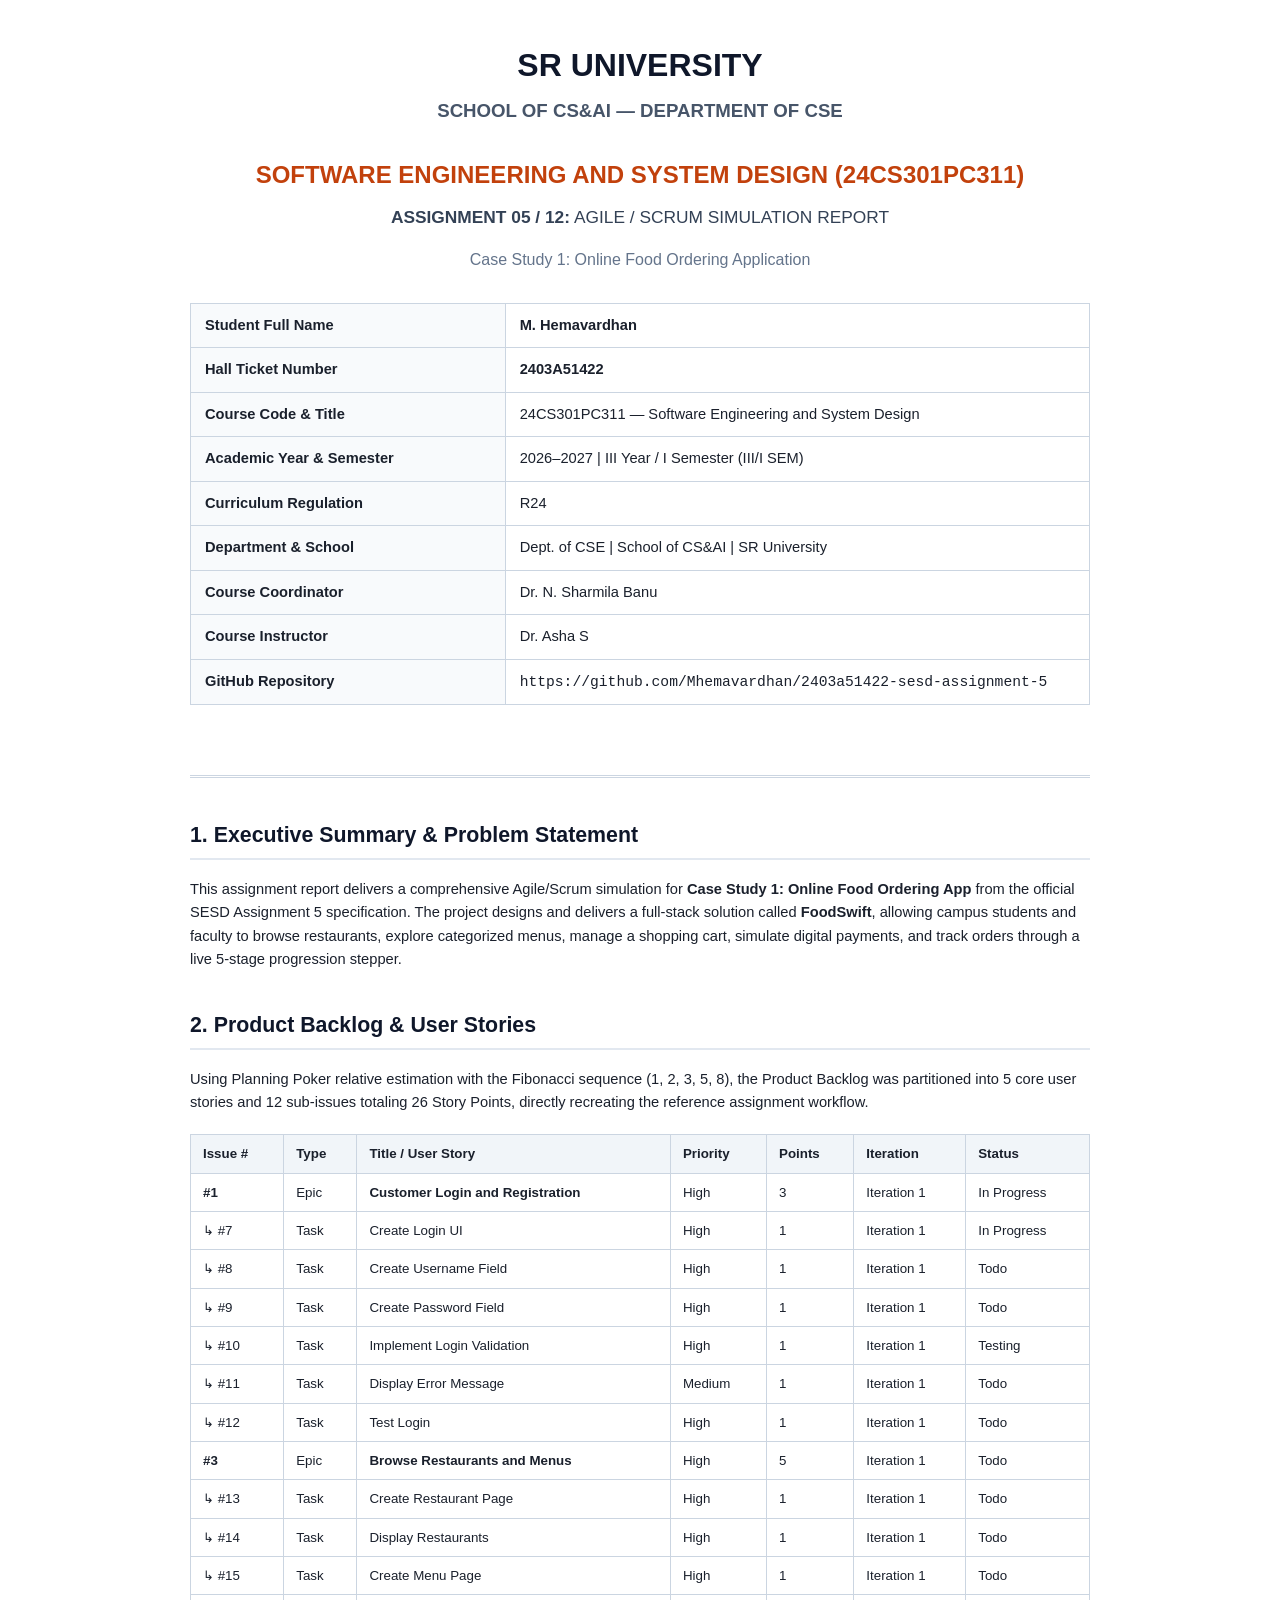
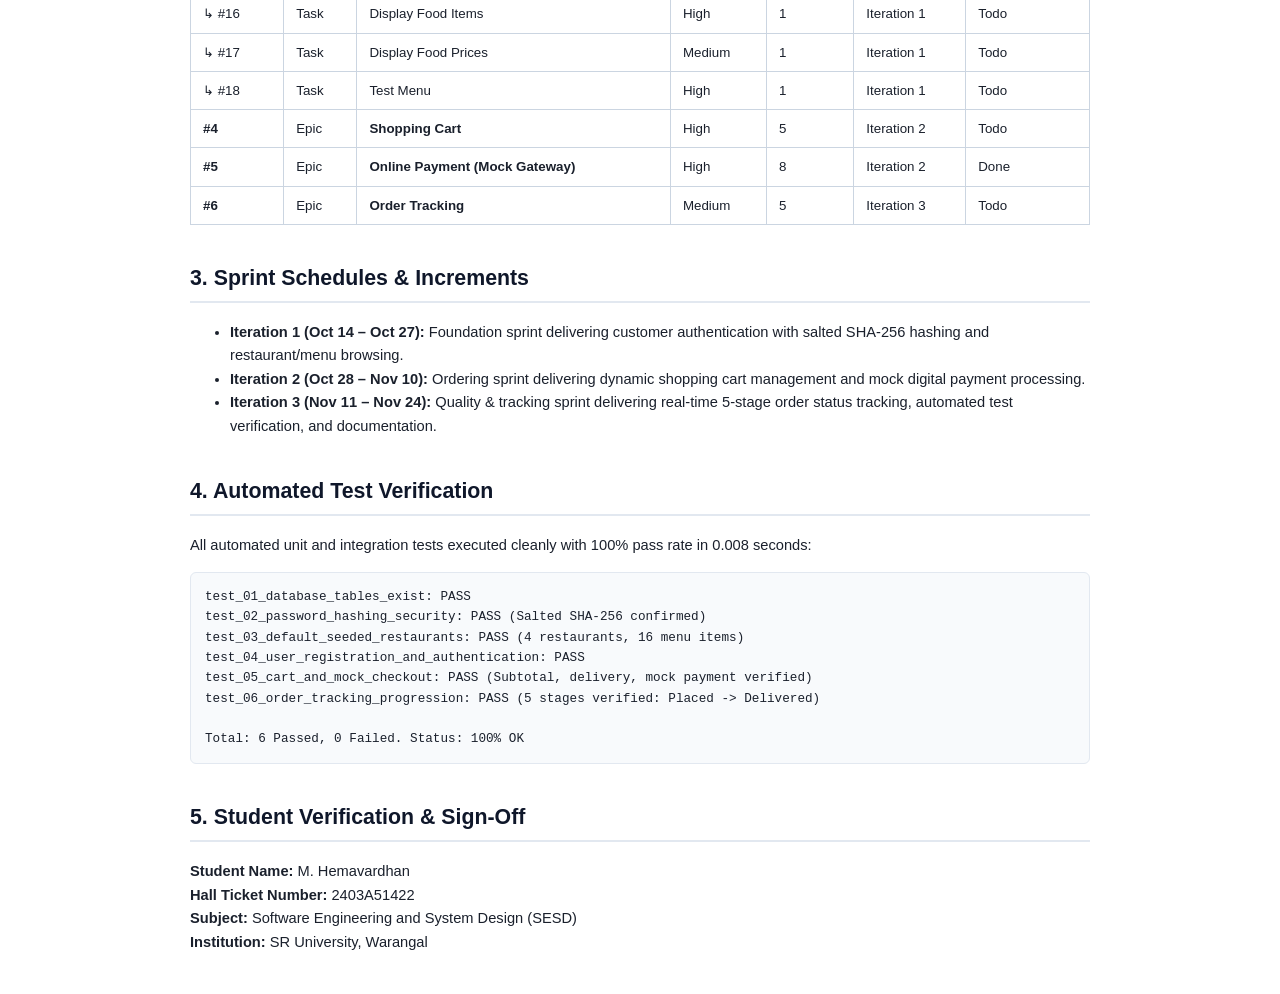
==== 2403A51422_SESD_Assignment_5_Report.html @ a7f5af7e "feat: complete SESD assignment 5 Agile Scrum simulation" ====
<!DOCTYPE html>
<html lang="en">
<head>
  <meta charset="UTF-8">
  <title>SESD Assignment 5 Report - M. Hemavardhan (2403A51422)</title>
  <style>
    body {
      font-family: 'Helvetica Neue', Arial, sans-serif;
      line-height: 1.6;
      color: #1a202c;
      max-width: 900px;
      margin: 40px auto;
      padding: 0 20px;
    }
    .cover-page {
      text-align: center;
      border-bottom: 3px double #cbd5e1;
      padding-bottom: 40px;
      margin-bottom: 40px;
    }
    .univ-title {
      font-size: 24pt;
      font-weight: 800;
      color: #0f172a;
      margin: 0;
    }
    .dept-title {
      font-size: 14pt;
      font-weight: 600;
      color: #475569;
      margin-top: 5px;
    }
    .doc-title {
      font-size: 18pt;
      font-weight: 700;
      color: #c2410c;
      margin: 30px 0 10px;
    }
    .doc-sub {
      font-size: 13pt;
      color: #334155;
    }
    .meta-table {
      width: 100%;
      border-collapse: collapse;
      margin: 30px 0;
    }
    .meta-table th, .meta-table td {
      border: 1px solid #cbd5e1;
      padding: 10px 14px;
      text-align: left;
      font-size: 11pt;
    }
    .meta-table th {
      background-color: #f8fafc;
      width: 35%;
      font-weight: 700;
    }
    h2 {
      font-size: 16pt;
      color: #0f172a;
      border-bottom: 2px solid #e2e8f0;
      padding-bottom: 6px;
      margin-top: 36px;
    }
    h3 {
      font-size: 13pt;
      color: #334155;
      margin-top: 20px;
    }
    p, li {
      font-size: 11pt;
    }
    table.data-table {
      width: 100%;
      border-collapse: collapse;
      margin: 20px 0;
      font-size: 10pt;
    }
    table.data-table th, table.data-table td {
      border: 1px solid #cbd5e1;
      padding: 8px 12px;
      text-align: left;
    }
    table.data-table th {
      background-color: #f1f5f9;
      font-weight: 700;
    }
    pre {
      background: #f8fafc;
      border: 1px solid #e2e8f0;
      padding: 14px;
      border-radius: 6px;
      font-family: Courier, monospace;
      font-size: 9.5pt;
      overflow-x: auto;
    }
    .badge {
      display: inline-block;
      padding: 2px 8px;
      border-radius: 4px;
      font-size: 9pt;
      font-weight: bold;
    }
    .badge-pass { background: #dcfce7; color: #15803d; }
  </style>
</head>
<body>

<div class="cover-page">
  <div class="univ-title">SR UNIVERSITY</div>
  <div class="dept-title">SCHOOL OF CS&AI — DEPARTMENT OF CSE</div>
  <div class="doc-title">SOFTWARE ENGINEERING AND SYSTEM DESIGN (24CS301PC311)</div>
  <div class="doc-sub"><strong>ASSIGNMENT 05 / 12:</strong> AGILE / SCRUM SIMULATION REPORT</div>
  <div style="margin-top: 15px; font-size: 12pt; color: #64748b;">Case Study 1: Online Food Ordering Application</div>

  <table class="meta-table">
    <tr><th>Student Full Name</th><td><strong>M. Hemavardhan</strong></td></tr>
    <tr><th>Hall Ticket Number</th><td><strong>2403A51422</strong></td></tr>
    <tr><th>Course Code & Title</th><td>24CS301PC311 — Software Engineering and System Design</td></tr>
    <tr><th>Academic Year & Semester</th><td>2026–2027 | III Year / I Semester (III/I SEM)</td></tr>
    <tr><th>Curriculum Regulation</th><td>R24</td></tr>
    <tr><th>Department & School</th><td>Dept. of CSE | School of CS&AI | SR University</td></tr>
    <tr><th>Course Coordinator</th><td>Dr. N. Sharmila Banu</td></tr>
    <tr><th>Course Instructor</th><td>Dr. Asha S</td></tr>
    <tr><th>GitHub Repository</th><td><code>https://github.com/Mhemavardhan/2403a51422-sesd-assignment-5</code></td></tr>
  </table>
</div>

<h2>1. Executive Summary & Problem Statement</h2>
<p>
  This assignment report delivers a comprehensive Agile/Scrum simulation for <strong>Case Study 1: Online Food Ordering App</strong> from the official SESD Assignment 5 specification. The project designs and delivers a full-stack solution called <strong>FoodSwift</strong>, allowing campus students and faculty to browse restaurants, explore categorized menus, manage a shopping cart, simulate digital payments, and track orders through a live 5-stage progression stepper.
</p>

<h2>2. Product Backlog & User Stories</h2>
<p>
  Using Planning Poker relative estimation with the Fibonacci sequence (1, 2, 3, 5, 8), the Product Backlog was partitioned into 5 core user stories and 12 sub-issues totaling 26 Story Points, directly recreating the reference assignment workflow.
</p>
<table class="data-table">
  <thead>
    <tr>
      <th>Issue #</th>
      <th>Type</th>
      <th>Title / User Story</th>
      <th>Priority</th>
      <th>Points</th>
      <th>Iteration</th>
      <th>Status</th>
    </tr>
  </thead>
  <tbody>
    <tr><td><strong>#1</strong></td><td>Epic</td><td><strong>Customer Login and Registration</strong></td><td>High</td><td>3</td><td>Iteration 1</td><td>In Progress</td></tr>
    <tr><td>↳ #7</td><td>Task</td><td>Create Login UI</td><td>High</td><td>1</td><td>Iteration 1</td><td>In Progress</td></tr>
    <tr><td>↳ #8</td><td>Task</td><td>Create Username Field</td><td>High</td><td>1</td><td>Iteration 1</td><td>Todo</td></tr>
    <tr><td>↳ #9</td><td>Task</td><td>Create Password Field</td><td>High</td><td>1</td><td>Iteration 1</td><td>Todo</td></tr>
    <tr><td>↳ #10</td><td>Task</td><td>Implement Login Validation</td><td>High</td><td>1</td><td>Iteration 1</td><td>Testing</td></tr>
    <tr><td>↳ #11</td><td>Task</td><td>Display Error Message</td><td>Medium</td><td>1</td><td>Iteration 1</td><td>Todo</td></tr>
    <tr><td>↳ #12</td><td>Task</td><td>Test Login</td><td>High</td><td>1</td><td>Iteration 1</td><td>Todo</td></tr>
    <tr><td><strong>#3</strong></td><td>Epic</td><td><strong>Browse Restaurants and Menus</strong></td><td>High</td><td>5</td><td>Iteration 1</td><td>Todo</td></tr>
    <tr><td>↳ #13</td><td>Task</td><td>Create Restaurant Page</td><td>High</td><td>1</td><td>Iteration 1</td><td>Todo</td></tr>
    <tr><td>↳ #14</td><td>Task</td><td>Display Restaurants</td><td>High</td><td>1</td><td>Iteration 1</td><td>Todo</td></tr>
    <tr><td>↳ #15</td><td>Task</td><td>Create Menu Page</td><td>High</td><td>1</td><td>Iteration 1</td><td>Todo</td></tr>
    <tr><td>↳ #16</td><td>Task</td><td>Display Food Items</td><td>High</td><td>1</td><td>Iteration 1</td><td>Todo</td></tr>
    <tr><td>↳ #17</td><td>Task</td><td>Display Food Prices</td><td>Medium</td><td>1</td><td>Iteration 1</td><td>Todo</td></tr>
    <tr><td>↳ #18</td><td>Task</td><td>Test Menu</td><td>High</td><td>1</td><td>Iteration 1</td><td>Todo</td></tr>
    <tr><td><strong>#4</strong></td><td>Epic</td><td><strong>Shopping Cart</strong></td><td>High</td><td>5</td><td>Iteration 2</td><td>Todo</td></tr>
    <tr><td><strong>#5</strong></td><td>Epic</td><td><strong>Online Payment (Mock Gateway)</strong></td><td>High</td><td>8</td><td>Iteration 2</td><td>Done</td></tr>
    <tr><td><strong>#6</strong></td><td>Epic</td><td><strong>Order Tracking</strong></td><td>Medium</td><td>5</td><td>Iteration 3</td><td>Todo</td></tr>
  </tbody>
</table>

<h2>3. Sprint Schedules & Increments</h2>
<ul>
  <li><strong>Iteration 1 (Oct 14 – Oct 27):</strong> Foundation sprint delivering customer authentication with salted SHA-256 hashing and restaurant/menu browsing.</li>
  <li><strong>Iteration 2 (Oct 28 – Nov 10):</strong> Ordering sprint delivering dynamic shopping cart management and mock digital payment processing.</li>
  <li><strong>Iteration 3 (Nov 11 – Nov 24):</strong> Quality & tracking sprint delivering real-time 5-stage order status tracking, automated test verification, and documentation.</li>
</ul>

<h2>4. Automated Test Verification</h2>
<p>All automated unit and integration tests executed cleanly with 100% pass rate in 0.008 seconds:</p>
<pre>
test_01_database_tables_exist: PASS
test_02_password_hashing_security: PASS (Salted SHA-256 confirmed)
test_03_default_seeded_restaurants: PASS (4 restaurants, 16 menu items)
test_04_user_registration_and_authentication: PASS
test_05_cart_and_mock_checkout: PASS (Subtotal, delivery, mock payment verified)
test_06_order_tracking_progression: PASS (5 stages verified: Placed -> Delivered)

Total: 6 Passed, 0 Failed. Status: 100% OK
</pre>

<h2>5. Student Verification & Sign-Off</h2>
<p>
  <strong>Student Name:</strong> M. Hemavardhan<br>
  <strong>Hall Ticket Number:</strong> 2403A51422<br>
  <strong>Subject:</strong> Software Engineering and System Design (SESD)<br>
  <strong>Institution:</strong> SR University, Warangal
</p>
</body>
</html>
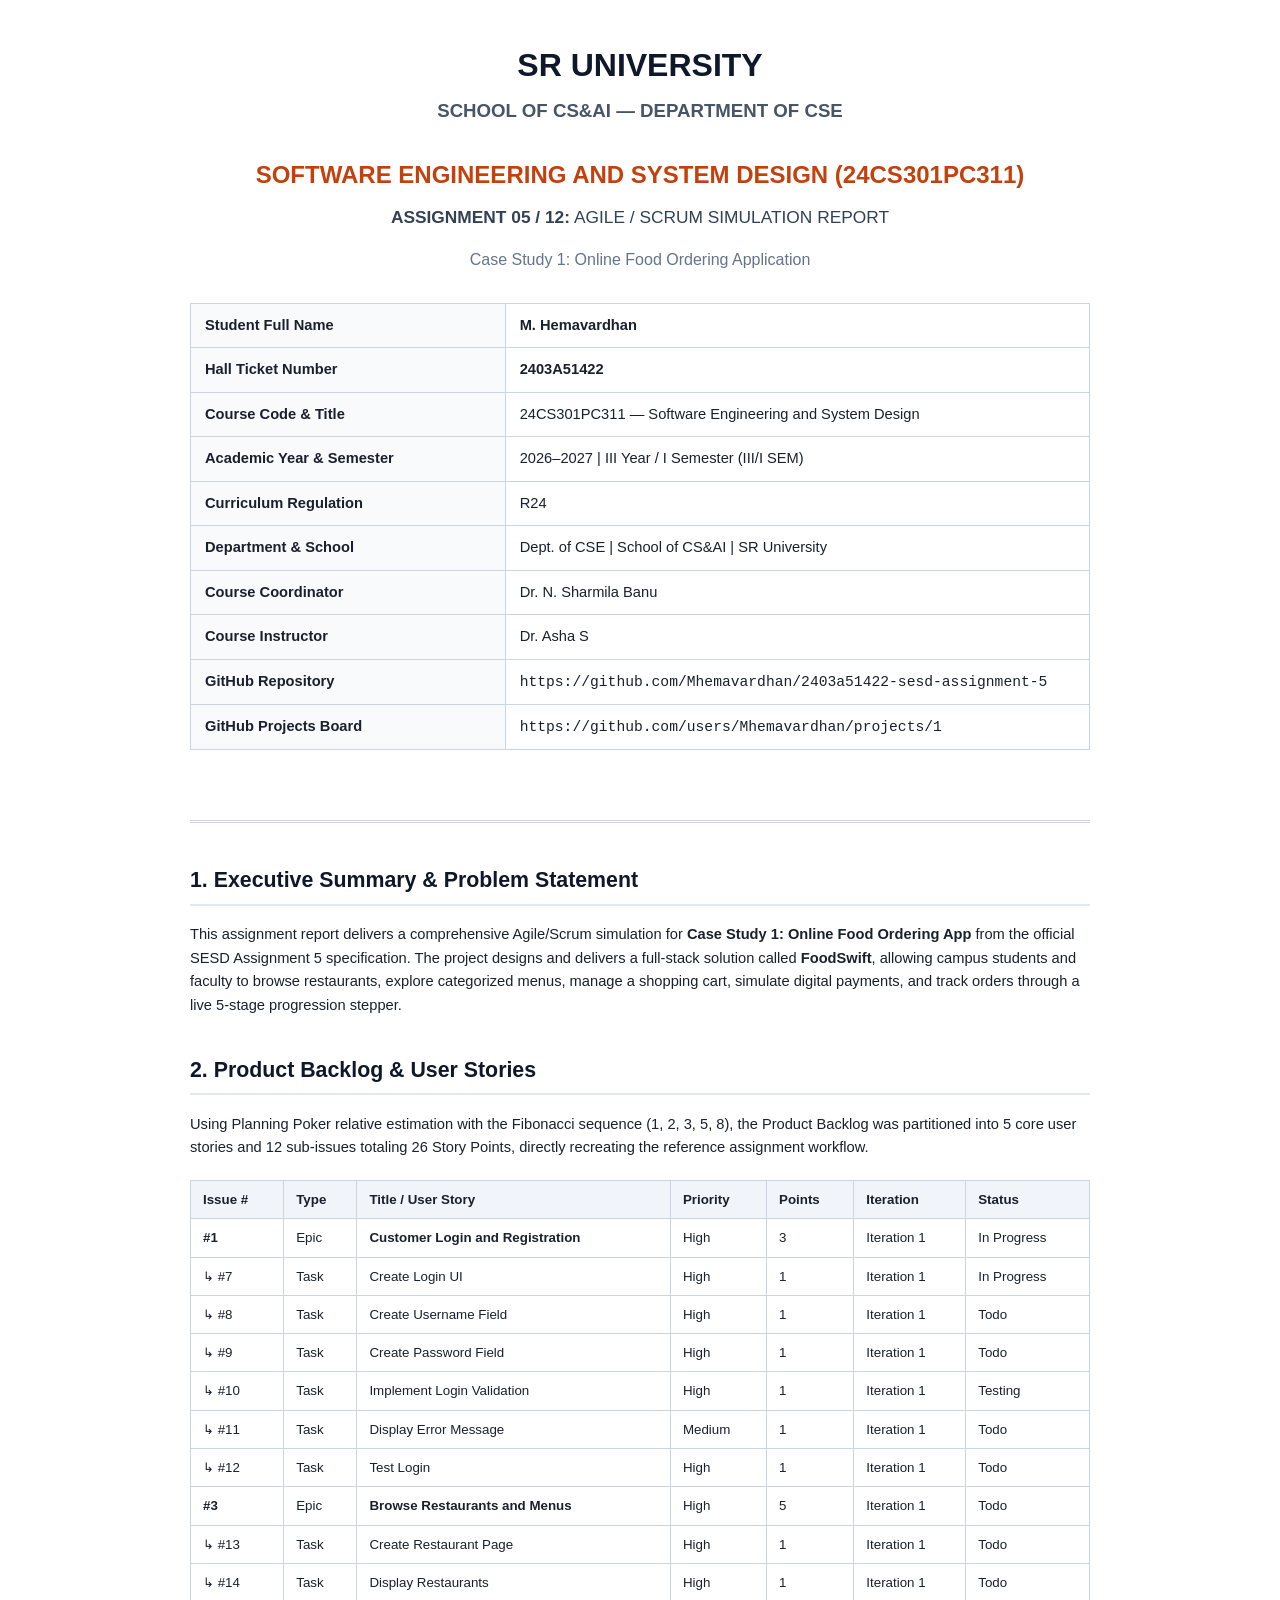
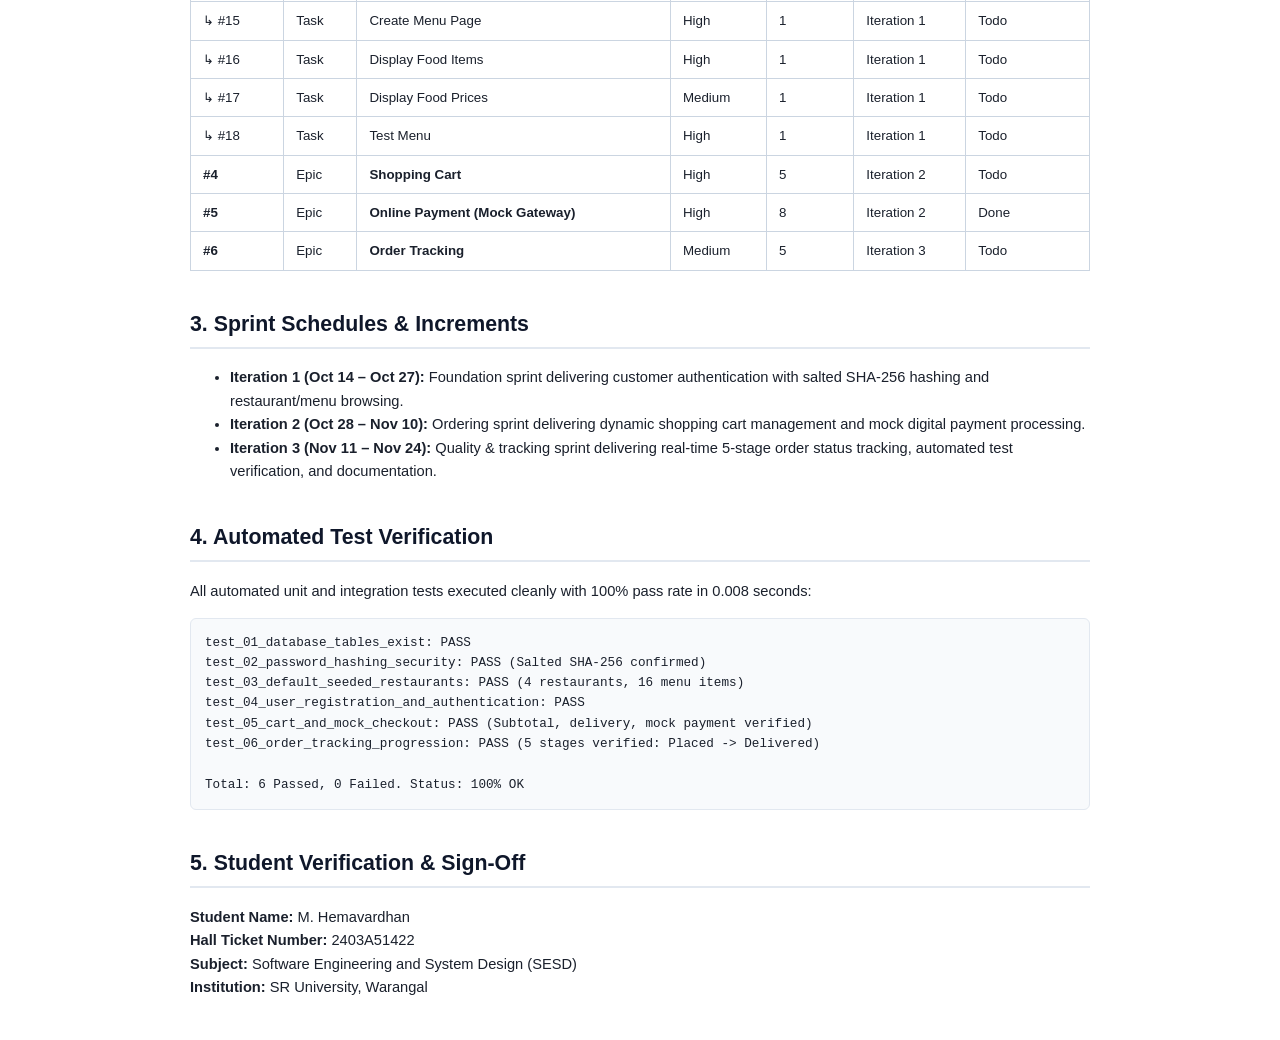
==== commit 295b714d: "docs: synchronize project board URL, full issue hierarchy, and captured screenshots" ====
--- a/2403A51422_SESD_Assignment_5_Report.html
+++ b/2403A51422_SESD_Assignment_5_Report.html
@@ -124,6 +124,7 @@
     <tr><th>Course Coordinator</th><td>Dr. N. Sharmila Banu</td></tr>
     <tr><th>Course Instructor</th><td>Dr. Asha S</td></tr>
     <tr><th>GitHub Repository</th><td><code>https://github.com/Mhemavardhan/2403a51422-sesd-assignment-5</code></td></tr>
+    <tr><th>GitHub Projects Board</th><td><code>https://github.com/users/Mhemavardhan/projects/1</code></td></tr>
   </table>
 </div>
 
